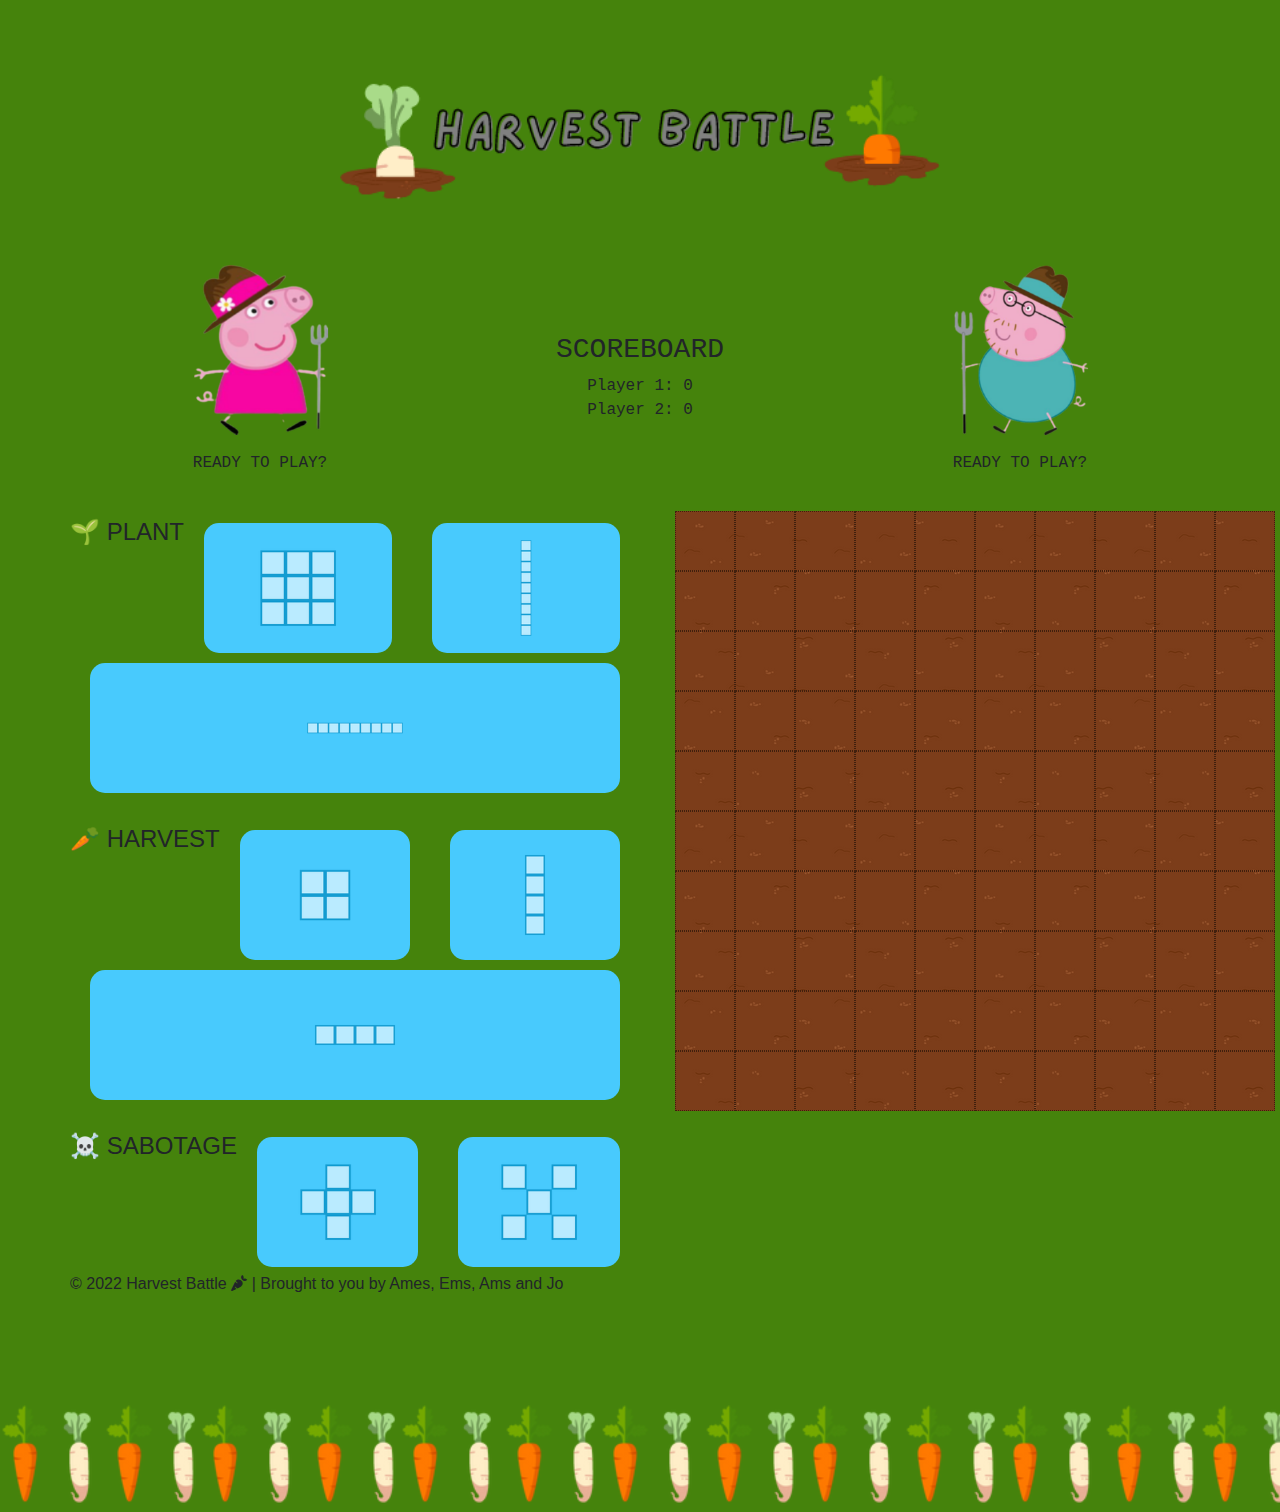
==== index.html @ f856a863 "Add branding imgs" ====
<!DOCTYPE html>
<html lang="en">

<head>
    <meta charset="UTF-8">
    <meta http-equiv="X-UA-Compatible" content="IE=edge">
    <meta name="viewport" content="width=device-width, initial-scale=1.0">
    <title>Harvest Battle</title>
    <link href="https://cdn.jsdelivr.net/npm/bootstrap@5.1.3/dist/css/bootstrap.min.css" rel="stylesheet"
        integrity="sha384-1BmE4kWBq78iYhFldvKuhfTAU6auU8tT94WrHftjDbrCEXSU1oBoqyl2QvZ6jIW3" crossorigin="anonymous">
    <link rel="stylesheet" href="https://stackpath.bootstrapcdn.com/bootstrap/4.3.1/css/bootstrap.min.css" integrity="sha384-ggOyR0iXCbMQv3Xipma34MD+dH/1fQ784/j6cY/iJTQUOhcWr7x9JvoRxT2MZw1T" crossorigin="anonymous">
    <link rel="stylesheet" href="https://use.fontawesome.com/releases/v5.11.1/css/all.css">
    <link rel="stylesheet" href="css/index.css">
    <link rel="stylesheet" href="css/fall.css">


</head>

<body>
    <div id="winningScreen" class="modal">
        <div class="modal-content modal-center center">

            <div>
                <p id="winning_text"></p>
                <p id="endscore1"></p>
                <p id="endscore2"></p>
            </div>
            <button type="button">
                <a href='/index.html'>
                <img src="assets/replay_button.png" alt="replay_button"/>
                </a>
            </button>
        </div>
    </div> 
    <!-- Button trigger modal-->


    <div class="container">
        <div>
            <div class="row top5">
                <div class="col center">
                    <img id="p1_img" src="assets/gameTitle.png" alt="Harvest Battle" width="600px">
                </div>
            </div>
            <div class="row top5">
                <div class="col center">
                    <img id="p1_img" src="assets/peppa.png" alt="farmer1_image" width="170" height="170">
                    <p></p><div id="player1_turn">READY TO PLAY?</div></p>
                </div>
                <div id="player_scores" class="col center">
                    <div>
                        <h3>SCOREBOARD</h3>
                    </div>
                    <div id="p1_score">p1_score</div>
                    <div id="p2_score">p2_score</div>
                </div>
                <div class="col center">
                    <img id="p2_img" src="assets/papapig.png" alt="farmer2_image" width="170" height="170">
                    <p><div id="player2_turn">READY TO PLAY?</div></p>
                </div>
            </div>
            <div class="row">
                <div class="col-6">


                    <div class="row top5">
                        <h4>🌱 PLANT </h4>
                        <div class="col">
                            <div id="p1" class="action_button" data-selected="0"><img src="./assets/plant_3x3.png"
                                    width="100" height="100"></div>
                        </div>
                        <div class="col">
                            <div id="p2" class="action_button" data-selected="0"><img src="./assets/plant_9x1.png"
                                    width="100" height="100"></div>
                        </div>
                        <div class="col">
                            <div id="p3" class="action_button" data-selected="0"><img src="./assets/plant_1x9.png"
                                    width="100" height="100"></div>
                        </div>
                    </div>

                    <div class="row top5">
                        <h4>🥕 HARVEST</h4>
                        <div class="col">
                            <div id="h1" class="action_button" data-selected="0"><img src="./assets/harvest_2x2.png"
                                    width="100" height="100"></div>
                        </div>
                        <div class="col">
                            <div id="h2" class="action_button" data-selected="0"><img src="./assets/harvest_4x1.png"
                                    width="100" height="100"></div>
                        </div>
                        <div class="col">
                            <div id="h3" class="action_button" data-selected="0"><img src="./assets/harvest_1x4.png"
                                    width="100" height="100"></div>
                        </div>
                    </div>

                    <div class="row top5">
                        <h4>☠ SABOTAGE</h4>
                        <div class="col">
                            <div id="s1" class="action_button" data-selected="0"><img src="./assets/sabo_plus.png"
                                    width="100" height="100"></div>
                        </div>
                        <div class="col">
                            <div id="s2" class="action_button" data-selected="0"><img src="./assets/sabo_cross.png"
                                    width="100" height="100"></div>
                        </div>
                    </div>

                </div>

                <div class="col-6">
                    <div class="grid grid-user1">
                    </div>
                </div>
            </div>

            <div class="row"><p>© 2022 Harvest Battle <i class="fas fa-carrot"></i> | Brought to you by Ames, Ems, Ams and Jo</p></div>
        </div>
    </div>

    <div id="footer">
        <div class="footer_pattern"></div>
    </div>

    <script src="js/index.js" charset="utf-8"></script>
    <script src="js/fall.js" charset="utf-8"></script>


</body>

</html>
---- css/index.css ----
body {
    background-color: #45830c;
}
.center {
    margin: auto;
    width: 50%;
    /* border: 3px solid green; */
    /* padding: 10px; */
    font-family: "Lucida Console", "Courier New", monospace;    
    text-align: center;
}
.modal-center{
    width: 600px;
    height: 600px;
    position: absolute;
    left: 50%;
    top: 50%; 
    transform: translate(-50% , -50% );
    /* max-height: 50%; */
    display: flex;
    justify-content: center; /* horizontal */
    align-items: center;
    background-color: pink;
    font-size: 30px;

}
.container {
    display: flex;
}
#winningScreen{    
    background-image: url("../assets/confetti.gif");

}

.highlight {
    background-color: rgba(37, 20, 8, 0.4);
}

.grid-user1 {
    width: 600px;
    height: 600px;
    display: flex;
    flex-wrap: wrap;
    margin: 20px;
    /* background-color: #944C00; */
    background-image: url("../assets/soil.png");
    /* pointer-events: none;   */

}


.grid div{
    width: 60px;
    height: 60px;
    border: 1px dotted #401F0D;
}

.grid-display{
    width: 400px;
    height:400px;
    margin:20px;
    background-color: yellow;
}

.top5 { margin-top:5%; }


.action_button {
	background-color: #48CAFD;
	/* background-image: linear-gradient(#ffe16d, #fccd66); */
	box-sizing: border-box;
	border-radius: 15px;
	color: #000000;
	cursor: pointer;
	display: block;
	font-weight: 600;
	margin: 5px;
	padding: 15px 10px;	
	text-align: center;
}

#footer {
	position: relative;
	width: 100%;
}

.footer_pattern {
	height: 200px;
	background-image: url("../assets/footer.png");
	background-repeat: repeat-x;
	background-size: contain;
}
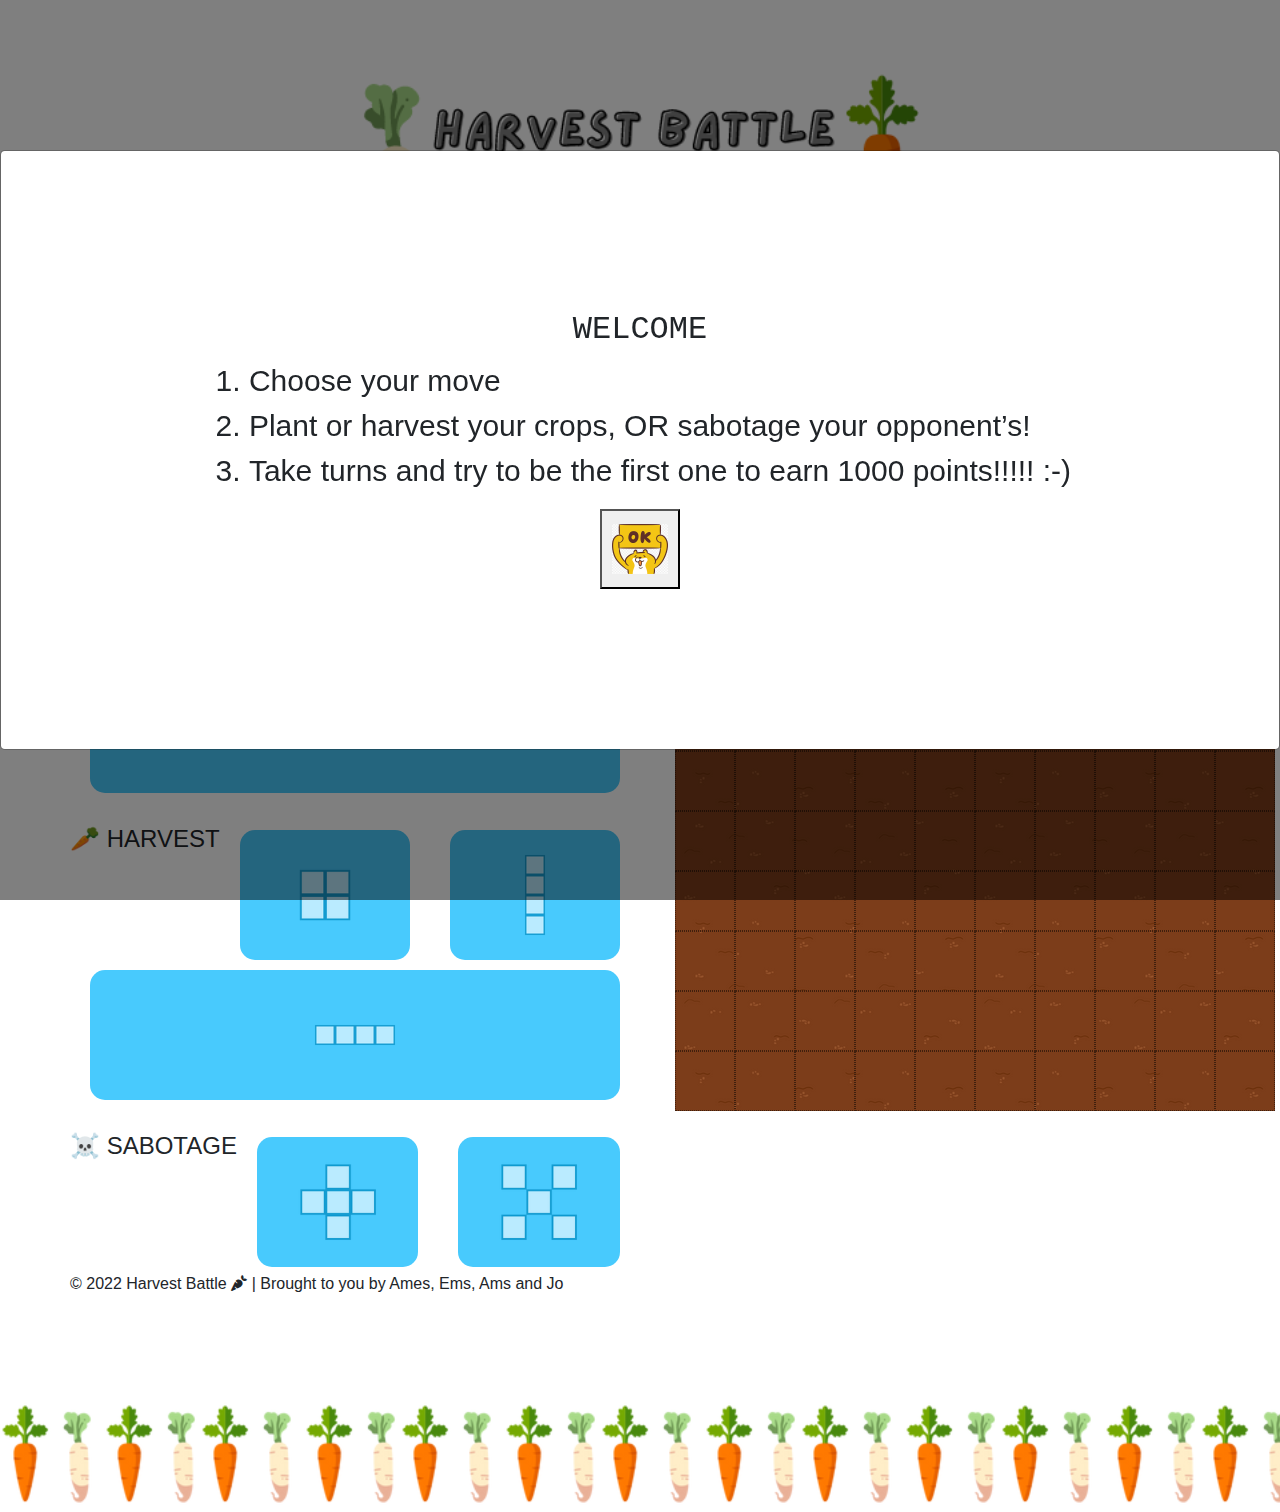
==== commit c8716b23: "Merge branch 'main' of https://github.com/HacknRoll2022/FarmWars into main" ====
--- a/index.html
+++ b/index.html
@@ -8,15 +8,39 @@
     <title>Harvest Battle</title>
     <link href="https://cdn.jsdelivr.net/npm/bootstrap@5.1.3/dist/css/bootstrap.min.css" rel="stylesheet"
         integrity="sha384-1BmE4kWBq78iYhFldvKuhfTAU6auU8tT94WrHftjDbrCEXSU1oBoqyl2QvZ6jIW3" crossorigin="anonymous">
-    <link rel="stylesheet" href="https://stackpath.bootstrapcdn.com/bootstrap/4.3.1/css/bootstrap.min.css" integrity="sha384-ggOyR0iXCbMQv3Xipma34MD+dH/1fQ784/j6cY/iJTQUOhcWr7x9JvoRxT2MZw1T" crossorigin="anonymous">
     <link rel="stylesheet" href="https://use.fontawesome.com/releases/v5.11.1/css/all.css">
     <link rel="stylesheet" href="css/index.css">
-    <link rel="stylesheet" href="css/fall.css">
-
-
+    <link rel="stylesheet" href="https://stackpath.bootstrapcdn.com/bootstrap/4.5.0/css/bootstrap.min.css">
+    <script src="https://code.jquery.com/jquery-3.5.1.min.js"></script>
+    <script src="https://stackpath.bootstrapcdn.com/bootstrap/4.5.0/js/bootstrap.min.js"></script>
+    <script>
+        $(document).ready(function () {
+            $("#welcomeScreen").modal('show');
+        });
+    </script>
 </head>
 
 <body>
+
+    <div id="welcomeScreen" class="modal">
+        <div class="modal-content modal-center">
+
+            <div>
+                <h2 id="welcomeTitle" class="center">WELCOME</h2>
+                <h3 id="instructions"></h3>
+                <ol>
+                    <li>Choose your move </li>
+                    <li>Plant or harvest your crops, OR sabotage your opponent’s! </li>
+                    <li>Take turns and try to be the first one to earn 1000 points!!!!! :-)</li>
+                </ol>
+            </div>
+            <button type="button" data-dismiss="modal" style="height: 80px; width: 80px;">
+                <img src="assets/ok.png" alt="ok_button" />
+            </button>
+        </div>
+    </div>
+
+
     <div id="winningScreen" class="modal">
         <div class="modal-content modal-center center">
 
@@ -27,12 +51,12 @@
             </div>
             <button type="button">
                 <a href='/index.html'>
-                <img src="assets/replay_button.png" alt="replay_button"/>
+                    <img src="assets/replay_button.png" alt="replay_button" />
                 </a>
             </button>
         </div>
-    </div> 
-    <!-- Button trigger modal-->
+    </div>
+
 
 
     <div class="container">
@@ -115,7 +139,9 @@
                 </div>
             </div>
 
-            <div class="row"><p>© 2022 Harvest Battle <i class="fas fa-carrot"></i> | Brought to you by Ames, Ems, Ams and Jo</p></div>
+            <div class="row">
+                <p>© 2022 Harvest Battle <i class="fas fa-carrot"></i> | Brought to you by Ames, Ems, Ams and Jo</p>
+            </div>
         </div>
     </div>
 
@@ -124,7 +150,6 @@
     </div>
 
     <script src="js/index.js" charset="utf-8"></script>
-    <script src="js/fall.js" charset="utf-8"></script>
 
 
 </body>
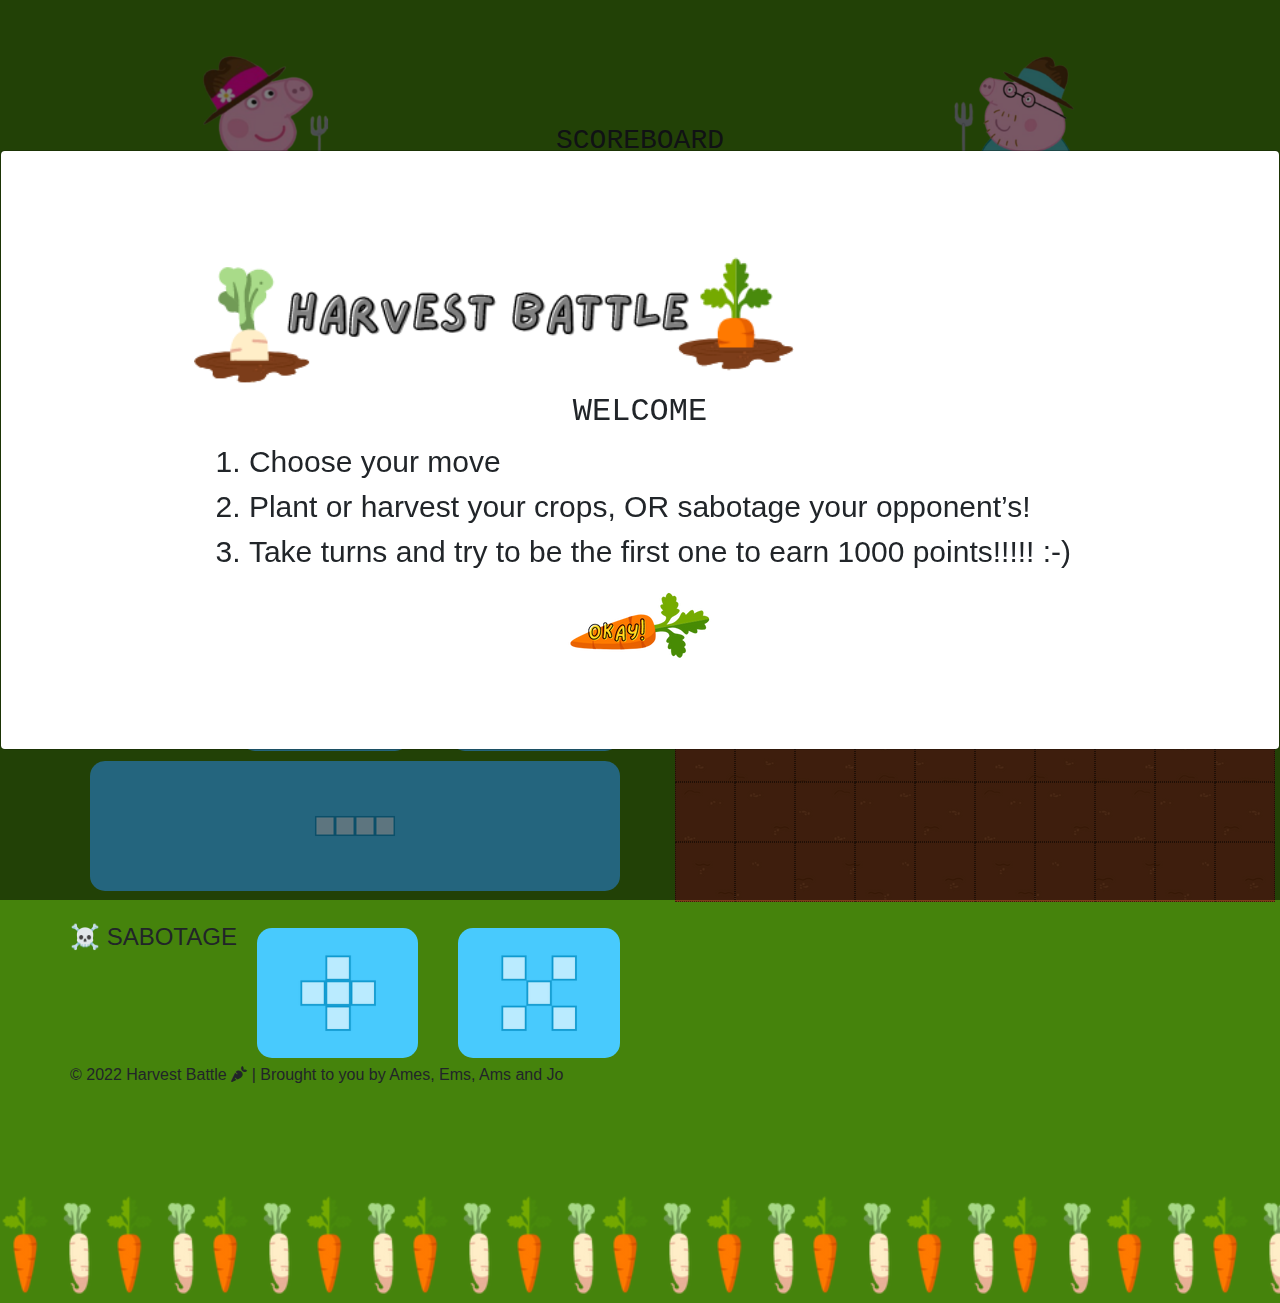
==== commit a55bdf11: "Modify css" ====
--- a/index.html
+++ b/index.html
@@ -20,12 +20,13 @@
     </script>
 </head>
 
-<body>
-
+<body class="body">
     <div id="welcomeScreen" class="modal">
         <div class="modal-content modal-center">
-
             <div>
+                <div class="row">
+                    <img id="p1_img" src="assets/gameTitle.png" alt="Harvest Battle" width="600px">
+                </div>
                 <h2 id="welcomeTitle" class="center">WELCOME</h2>
                 <h3 id="instructions"></h3>
                 <ol>
@@ -34,8 +35,8 @@
                     <li>Take turns and try to be the first one to earn 1000 points!!!!! :-)</li>
                 </ol>
             </div>
-            <button type="button" data-dismiss="modal" style="height: 80px; width: 80px;">
-                <img src="assets/ok.png" alt="ok_button" />
+            <button type="button" data-dismiss="modal" style="background-color: white; border: none;">
+                <img src="assets/carrotBtn.png" alt="ok_button" />
             </button>
         </div>
     </div>
@@ -61,11 +62,6 @@
 
     <div class="container">
         <div>
-            <div class="row top5">
-                <div class="col center">
-                    <img id="p1_img" src="assets/gameTitle.png" alt="Harvest Battle" width="600px">
-                </div>
-            </div>
             <div class="row top5">
                 <div class="col center">
                     <img id="p1_img" src="assets/peppa.png" alt="farmer1_image" width="170" height="170">
--- a/css/index.css
+++ b/css/index.css
@@ -1,4 +1,4 @@
-body {
+.body {
     background-color: #45830c;
 }
 .center {
@@ -29,7 +29,6 @@
 }
 #winningScreen{    
     background-image: url("../assets/confetti.gif");
-
 }
 
 .highlight {
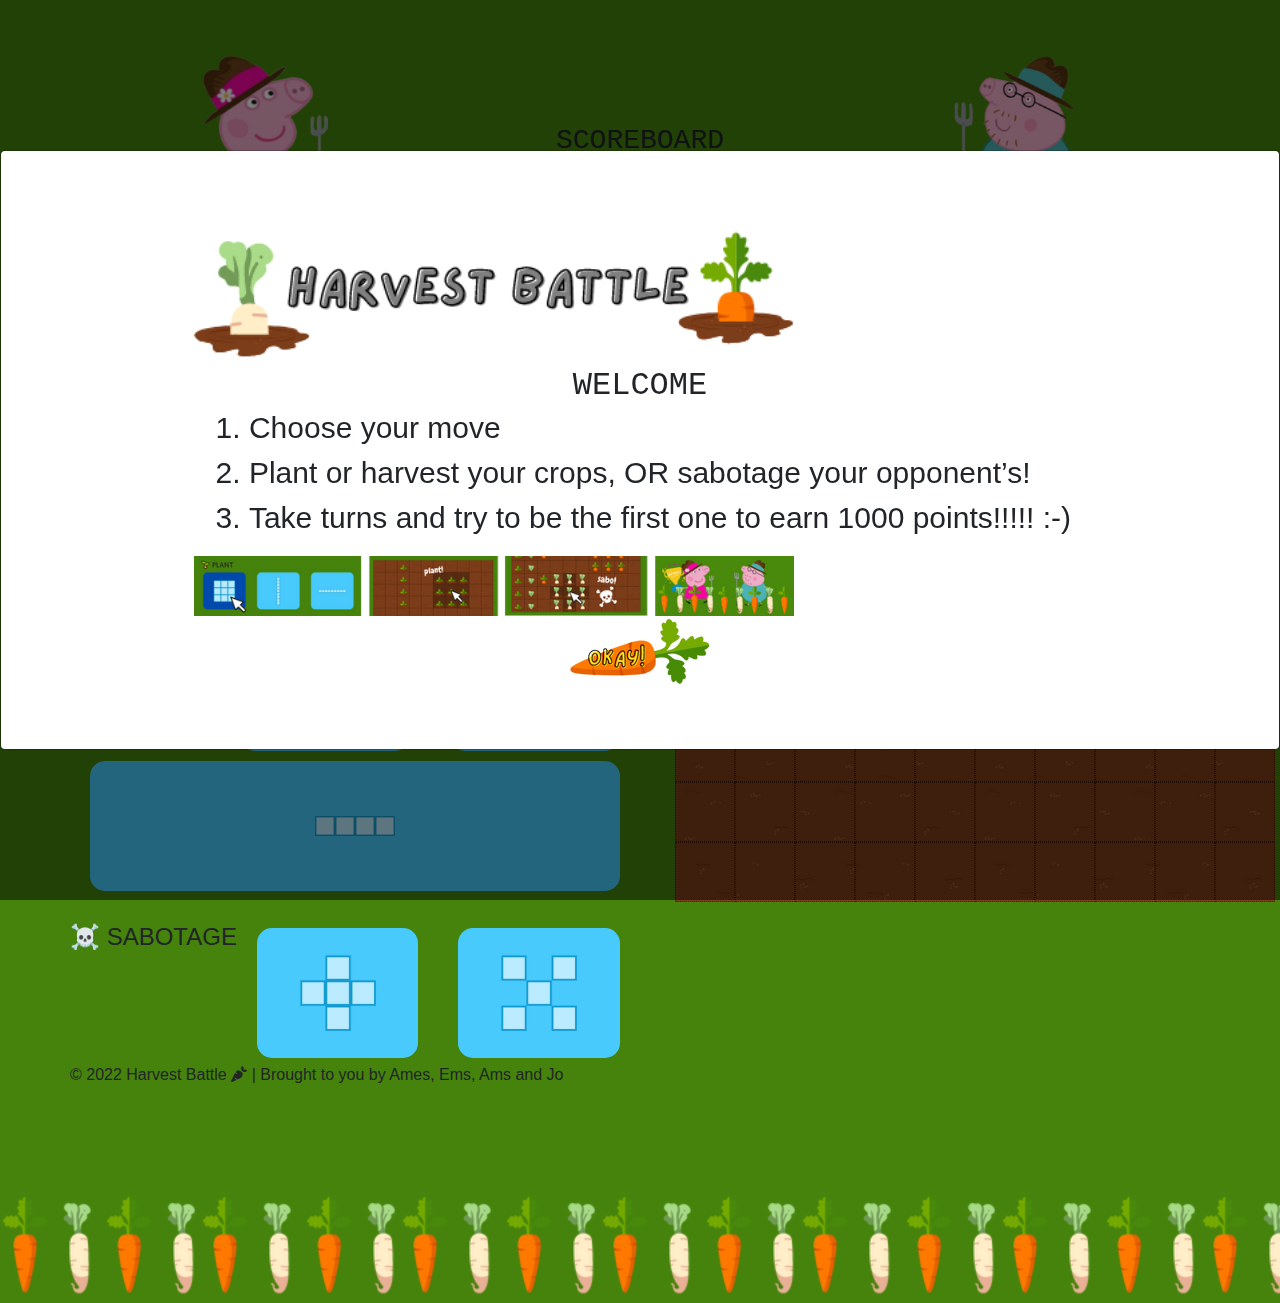
==== commit b295d553: "Update instruction page" ====
--- a/index.html
+++ b/index.html
@@ -28,12 +28,14 @@
                     <img id="p1_img" src="assets/gameTitle.png" alt="Harvest Battle" width="600px">
                 </div>
                 <h2 id="welcomeTitle" class="center">WELCOME</h2>
-                <h3 id="instructions"></h3>
                 <ol>
                     <li>Choose your move </li>
                     <li>Plant or harvest your crops, OR sabotage your opponent’s! </li>
                     <li>Take turns and try to be the first one to earn 1000 points!!!!! :-)</li>
                 </ol>
+                <div class="row">
+                    <img id="p1_img" src="assets/instructions.png" alt="Harvest Battle" width="600px">
+                </div>
             </div>
             <button type="button" data-dismiss="modal" style="background-color: white; border: none;">
                 <img src="assets/carrotBtn.png" alt="ok_button" />
